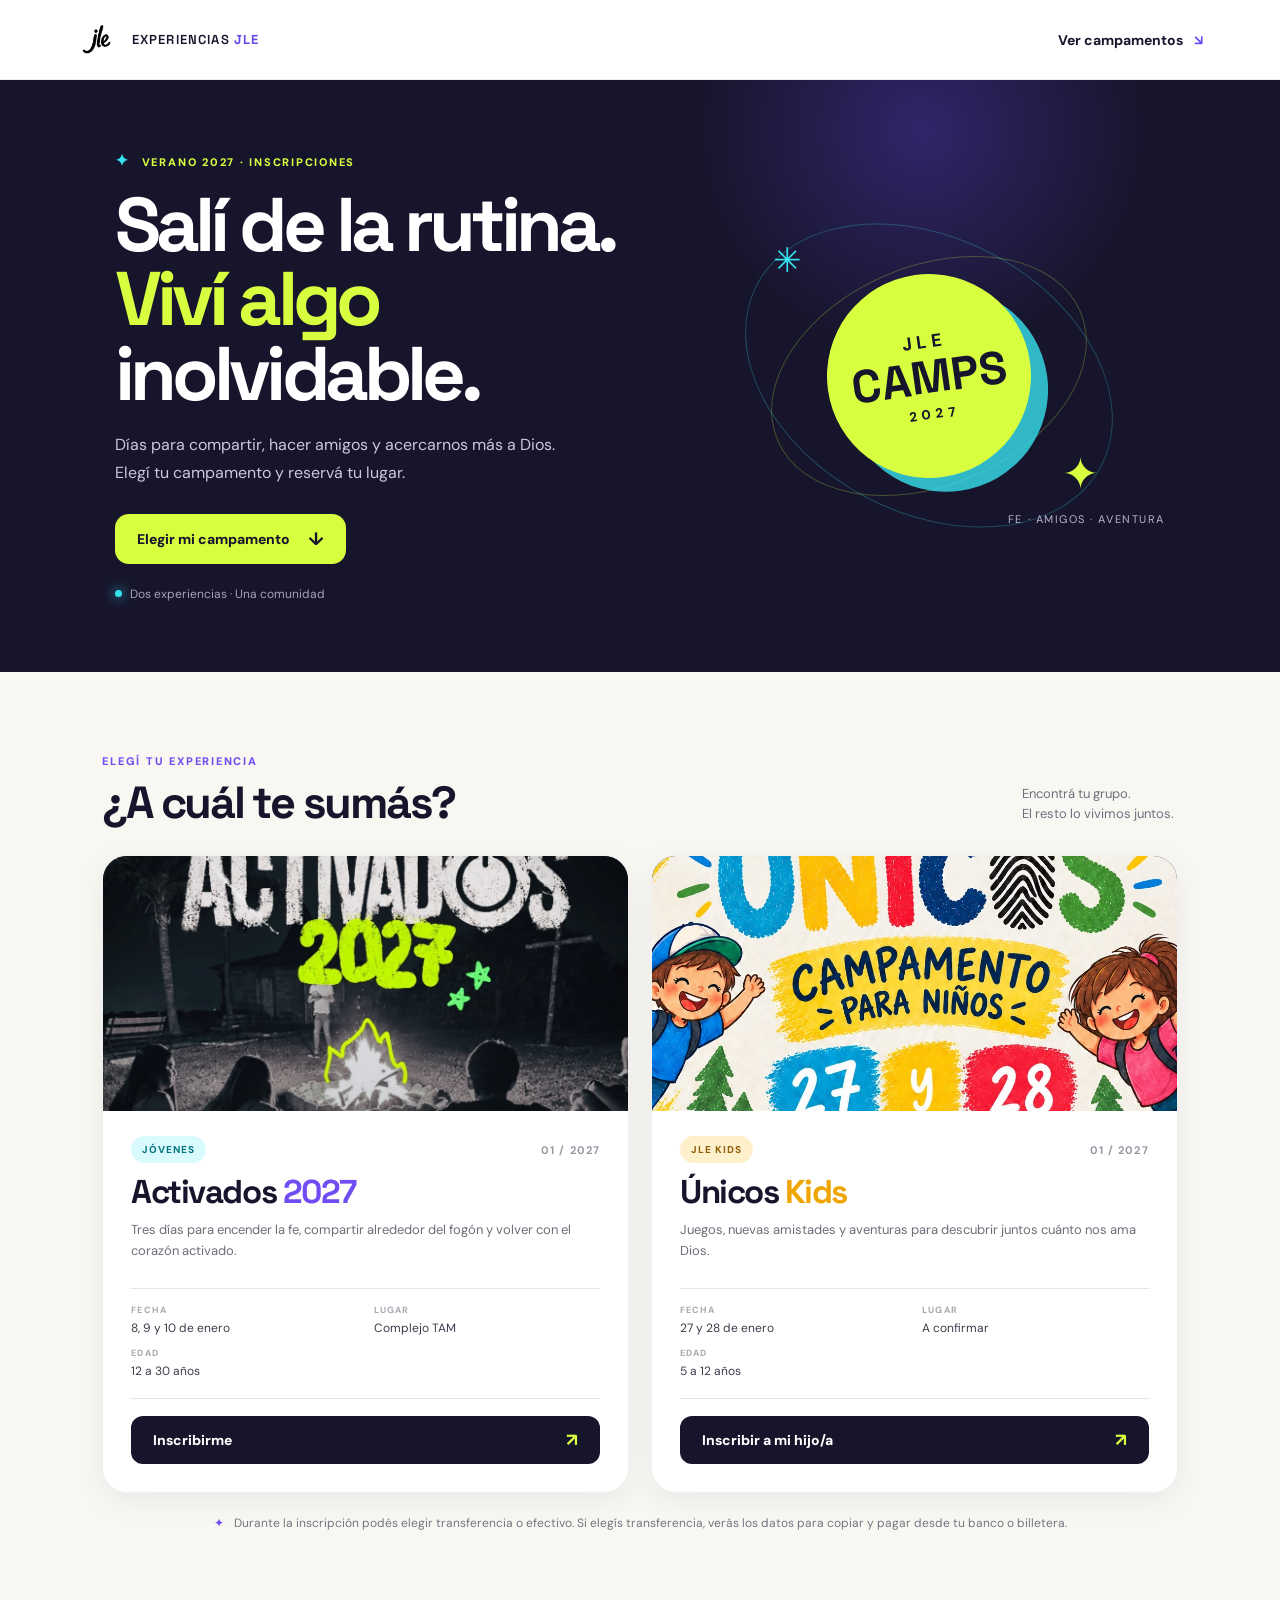
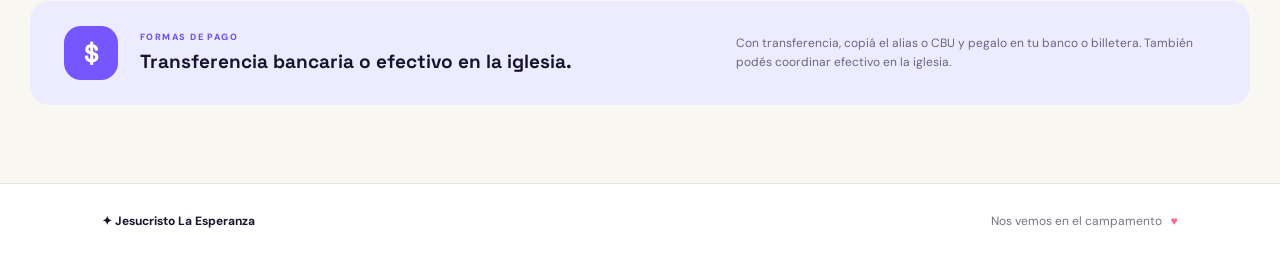
==== index.html @ db3439f4 "Add files via upload" ====
<!doctype html>
<html lang="es-AR">
<head>
  <meta charset="utf-8">
  <meta name="viewport" content="width=device-width, initial-scale=1">
  <meta name="theme-color" content="#141329">
  <meta name="description" content="Elegí tu próximo campamento de Jesucristo La Esperanza e inscribite en línea.">
  <title>Campamentos JLE · Experiencias</title>
  <link rel="icon" href="assets/logo-jle-negro.png">
  <link rel="stylesheet" href="landing.css">
</head>
<body>
  <header class="topbar">
    <a class="brand" href="#inicio" aria-label="Experiencias JLE, inicio">
      <img src="assets/logo-jle-negro.png" alt="Jesucristo La Esperanza">
      <span>EXPERIENCIAS <b>JLE</b></span>
    </a>
    <a class="top-link" href="#campamentos">Ver campamentos <span aria-hidden="true">↘</span></a>
  </header>

  <main id="inicio">
    <section class="hero">
      <div class="hero-copy">
        <p class="eyebrow"><span class="sparkle">✦</span> VERANO 2027 · INSCRIPCIONES</p>
        <h1>Salí de la rutina.<br><em>Viví algo</em> inolvidable.</h1>
        <p class="hero-text">Días para compartir, hacer amigos y acercarnos más a Dios. Elegí tu campamento y reservá tu lugar.</p>
        <a class="button button-lime" href="#campamentos">Elegir mi campamento <span aria-hidden="true">↓</span></a>
        <div class="hero-note"><span class="note-dot"></span> Dos experiencias · Una comunidad</div>
      </div>
      <div class="hero-art" aria-hidden="true">
        <div class="orbit orbit-one"></div><div class="orbit orbit-two"></div>
        <span class="art-star star-one">✳</span><span class="art-star star-two">✦</span>
        <div class="camp-badge"><span>JLE</span><b>CAMPS</b><small>2027</small></div>
        <span class="art-caption">fe · amigos · aventura</span>
      </div>
    </section>

    <section class="events" id="campamentos">
      <div class="section-heading">
        <div><p class="eyebrow dark-eyebrow">ELEGÍ TU EXPERIENCIA</p><h2>¿A cuál te sumás?</h2></div>
        <p class="section-aside">Encontrá tu grupo.<br>El resto lo vivimos juntos.</p>
      </div>

      <div class="event-grid">
        <article class="event-card card-youth">
          <div class="poster-wrap"><img class="poster" src="assets/afiche-campamento-2027.jpg" alt="Afiche Campa de Jóvenes Activados 2027"></div>
          <div class="event-info">
            <div class="event-kicker"><span class="tag tag-cyan">JÓVENES</span><span class="event-year">01 / 2027</span></div>
            <h3>Activados <span>2027</span></h3>
            <p class="event-description">Tres días para encender la fe, compartir alrededor del fogón y volver con el corazón activado.</p>
            <div class="event-facts"><span><b>FECHA</b> 8, 9 y 10 de enero</span><span><b>LUGAR</b> Complejo TAM</span><span><b>EDAD</b> 12 a 30 años</span></div>
            <a class="button button-dark" href="https://script.google.com/macros/s/AKfycbx9phbyoo_JLRmkkNw7UO9kLhgOfu-xBb0XhtQ4ASaRPKQvbKYrgSCr2ILV1wZK1PAU/exec?c=activados-2027" target="_blank" rel="noopener">Inscribirme <span aria-hidden="true">↗</span></a>
          </div>
        </article>

        <article class="event-card card-kids">
          <div class="poster-wrap"><img class="poster" src="assets/anuncio-campamento-ninos.jpg" alt="Afiche JLE Kids Únicos, campamento para niños"></div>
          <div class="event-info">
            <div class="event-kicker"><span class="tag tag-orange">JLE KIDS</span><span class="event-year">01 / 2027</span></div>
            <h3>Únicos <span>Kids</span></h3>
            <p class="event-description">Juegos, nuevas amistades y aventuras para descubrir juntos cuánto nos ama Dios.</p>
            <div class="event-facts"><span><b>FECHA</b> 27 y 28 de enero</span><span><b>LUGAR</b> A confirmar</span><span><b>EDAD</b> 5 a 12 años</span></div>
            <a class="button button-dark" href="https://script.google.com/macros/s/AKfycbx9phbyoo_JLRmkkNw7UO9kLhgOfu-xBb0XhtQ4ASaRPKQvbKYrgSCr2ILV1wZK1PAU/exec?c=jle-kids-2027" target="_blank" rel="noopener">Inscribir a mi hijo/a <span aria-hidden="true">↗</span></a>
          </div>
        </article>
      </div>
      <p class="price-note"><span aria-hidden="true">✦</span> Durante la inscripción podés elegir transferencia o efectivo. Si elegís transferencia, verás los datos para copiar y pagar desde tu banco o billetera.</p>
    </section>

    <section class="payment-strip" aria-label="Formas de pago">
      <div class="payment-icon" aria-hidden="true">$</div>
      <div><p class="eyebrow">FORMAS DE PAGO</p><h2>Transferencia bancaria o efectivo en la iglesia.</h2></div>
      <p>Con transferencia, copiá el alias o CBU y pegalo en tu banco o billetera. También podés coordinar efectivo en la iglesia.</p>
    </section>
  </main>

  <footer><a class="footer-brand" href="#inicio">✦ Jesucristo La Esperanza</a><span>Nos vemos en el campamento <b>♥</b></span></footer>
</body>
</html>
---- landing.css ----
@import url('https://fonts.googleapis.com/css2?family=DM+Sans:wght@400;500;600;700;800&family=Space+Grotesk:wght@400;500;600;700&display=swap');

:root{--ink:#17152c;--ink-soft:#292740;--paper:#f8f7f2;--lime:#d7ff3f;--cyan:#37e1ee;--violet:#7656ff;--orange:#ffbd45;--muted:#716f7d;--line:#e8e5df;--radius:25px}
*{box-sizing:border-box}
html{scroll-behavior:smooth}
body{margin:0;background:var(--paper);color:var(--ink);font-family:'DM Sans',Arial,sans-serif;-webkit-font-smoothing:antialiased}
a{color:inherit;text-decoration:none}
.topbar{height:80px;padding:0 max(6vw,24px);display:flex;align-items:center;justify-content:space-between;background:#fff;border-bottom:1px solid rgba(23,21,44,.07)}
.brand{display:flex;align-items:center;gap:12px;font-family:'Space Grotesk',sans-serif;font-size:13px;font-weight:600;letter-spacing:.09em}.brand img{width:43px;height:43px;object-fit:contain}.brand b{color:#6948ef}
.top-link{font-size:14px;font-weight:700}.top-link span{color:#6b4cf3;margin-left:8px}
.hero{position:relative;overflow:hidden;display:grid;grid-template-columns:1.1fr .9fr;align-items:center;min-height:500px;padding:70px max(9vw,30px);background:var(--ink);color:#fff}
.hero:before{content:"";position:absolute;width:460px;height:460px;border-radius:50%;background:radial-gradient(circle,rgba(105,75,246,.3),transparent 69%);top:-180px;right:10%}
.hero-copy{position:relative;z-index:1;max-width:620px}.eyebrow{margin:0 0 17px;font-size:11px;font-weight:800;letter-spacing:.16em;color:var(--lime)}.sparkle{font-size:16px;margin-right:7px;color:var(--cyan)}
h1,h2,h3,p{margin-top:0}h1{margin-bottom:20px;font-family:'Space Grotesk',sans-serif;font-size:clamp(46px,6vw,76px);line-height:.98;letter-spacing:-.065em}h1 em{color:var(--lime);font-style:normal}.hero-text{max-width:455px;color:#cac8da;font-size:16px;line-height:1.7;margin-bottom:28px}
.button{min-height:50px;border-radius:14px;display:inline-flex;align-items:center;justify-content:center;gap:18px;padding:0 22px;font-size:14px;font-weight:800;transition:transform .2s,box-shadow .2s}.button:hover{transform:translateY(-2px);box-shadow:0 10px 28px #17152c25}.button-lime{color:var(--ink);background:var(--lime)}.button-lime span{font-size:18px}
.hero-note{display:flex;align-items:center;gap:8px;margin-top:22px;color:#a5a2b9;font-size:12px}.note-dot{width:7px;height:7px;background:var(--cyan);border-radius:50%;box-shadow:0 0 12px var(--cyan)}
.hero-art{height:340px;position:relative;display:grid;place-items:center}.orbit{position:absolute;border:1px solid rgba(215,255,63,.25);border-radius:50%;transform:rotate(-23deg)}.orbit-one{width:330px;height:220px}.orbit-two{width:390px;height:275px;border-color:rgba(55,225,238,.26);transform:rotate(28deg)}.camp-badge{width:204px;height:204px;display:flex;flex-direction:column;align-items:center;justify-content:center;border-radius:50%;color:var(--ink);background:var(--lime);transform:rotate(-8deg);box-shadow:15px 16px 0 rgba(55,225,238,.8)}.camp-badge span{font-size:18px;font-weight:800;letter-spacing:.25em}.camp-badge b{font-family:'Space Grotesk',sans-serif;font-size:46px;line-height:1}.camp-badge small{margin-top:6px;font-weight:800;letter-spacing:.35em}.art-star{position:absolute;color:var(--cyan);font-size:34px}.star-one{top:32px;left:17%}.star-two{right:14%;bottom:43px;color:var(--lime);font-size:44px}.art-caption{position:absolute;right:0;bottom:20px;color:#b8b5cd;font-size:11px;letter-spacing:.14em;text-transform:uppercase}
.events{padding:82px max(8vw,24px) 70px;max-width:1440px;margin:auto}.section-heading{display:flex;justify-content:space-between;align-items:end;margin-bottom:28px}.dark-eyebrow{color:#704df2;margin-bottom:10px}.section-heading h2{font:700 clamp(32px,4vw,45px)/1.1 'Space Grotesk',sans-serif;letter-spacing:-.05em;margin:0}.section-aside{color:var(--muted);font-size:13px;line-height:1.6;margin:0 4px 2px 0}
.event-grid{display:grid;grid-template-columns:repeat(2,minmax(0,1fr));gap:22px}.event-card{overflow:hidden;border-radius:var(--radius);background:#fff;box-shadow:0 8px 30px rgba(30,24,63,.06);border:1px solid rgba(23,21,44,.06)}.poster-wrap{height:255px;background:#201f2c;position:relative;overflow:hidden}.poster{width:100%;height:100%;object-fit:cover;object-position:center 35%;transition:transform .4s}.event-card:hover .poster{transform:scale(1.025)}.event-info{padding:25px 28px 28px}.event-kicker{display:flex;align-items:center;justify-content:space-between;margin-bottom:12px}.tag{border-radius:999px;padding:7px 11px;font-size:10px;font-weight:800;letter-spacing:.1em}.tag-cyan{background:#d9fbfd;color:#057581}.tag-orange{background:#fff0cc;color:#90600a}.event-year{font-size:11px;font-weight:700;color:#9a97a3;letter-spacing:.1em}.event-info h3{font:700 33px/1.08 'Space Grotesk',sans-serif;letter-spacing:-.045em;margin:0 0 9px}.event-info h3 span{color:#704df2}.card-kids .event-info h3 span{color:#f0a500}.event-description{min-height:48px;color:#6f6d79;font-size:13px;line-height:1.6;margin-bottom:20px}.event-facts{display:grid;grid-template-columns:1fr 1fr;gap:11px 16px;padding:15px 0 19px;margin-bottom:17px;border-top:1px solid var(--line);border-bottom:1px solid var(--line);font-size:12px;color:#3d3b4a}.event-facts b{display:block;margin-bottom:4px;color:#aaa7b0;font-size:9px;letter-spacing:.12em}.button-dark{min-height:48px;width:100%;justify-content:space-between;background:var(--ink);color:#fff;border-radius:12px}.button-dark span{font-size:18px;color:var(--lime)}.price-note{margin:22px 0 0;text-align:center;color:#777481;font-size:12px}.price-note span{color:#704df2;margin-right:7px}
.payment-strip{max-width:1220px;margin:0 auto 78px;padding:25px 34px;display:grid;grid-template-columns:56px 1.2fr 1fr;gap:20px;align-items:center;border-radius:20px;background:#edebff}.payment-icon{height:54px;width:54px;display:grid;place-items:center;border-radius:17px;background:var(--violet);color:#fff;font:700 25px 'Space Grotesk',sans-serif}.payment-strip .eyebrow{color:#704df2;font-size:9px;margin-bottom:7px}.payment-strip h2{font:700 19px/1.3 'Space Grotesk',sans-serif;margin:0}.payment-strip>p{font-size:12px;color:#69667b;line-height:1.6;margin:0}
footer{min-height:76px;padding:18px max(8vw,24px);display:flex;justify-content:space-between;align-items:center;background:#fff;border-top:1px solid var(--line);color:#767380;font-size:12px}.footer-brand{font-weight:700;color:var(--ink)}footer b{color:#ff6585;margin-left:5px}
@media(max-width:800px){.hero{grid-template-columns:1fr;padding-top:64px;padding-bottom:40px}.hero-art{height:255px;margin-top:15px}.camp-badge{width:160px;height:160px}.camp-badge b{font-size:36px}.orbit-one{width:270px;height:180px}.orbit-two{width:315px;height:220px}.event-grid{grid-template-columns:1fr}.poster-wrap{height:330px}.payment-strip{margin:0 20px 56px;grid-template-columns:50px 1fr}.payment-strip>p{grid-column:2}.section-aside{display:none}}
@media(max-width:480px){.topbar{height:67px;padding:0 18px}.brand{font-size:11px;gap:8px}.brand img{width:36px;height:36px}.top-link{font-size:12px}.hero{padding:54px 23px 32px;min-height:unset}h1{font-size:48px}.hero-text{font-size:14px}.hero-art{height:220px}.art-caption{right:0;bottom:0;font-size:9px}.events{padding:60px 16px 52px}.section-heading{margin-bottom:20px}.section-heading h2{font-size:34px}.poster-wrap{height:270px}.event-info{padding:22px 19px}.event-info h3{font-size:30px}.event-facts{gap:10px}.payment-strip{padding:20px;margin-left:16px;margin-right:16px;gap:14px}.payment-strip h2{font-size:17px}footer{padding:18px 16px;font-size:10px}}
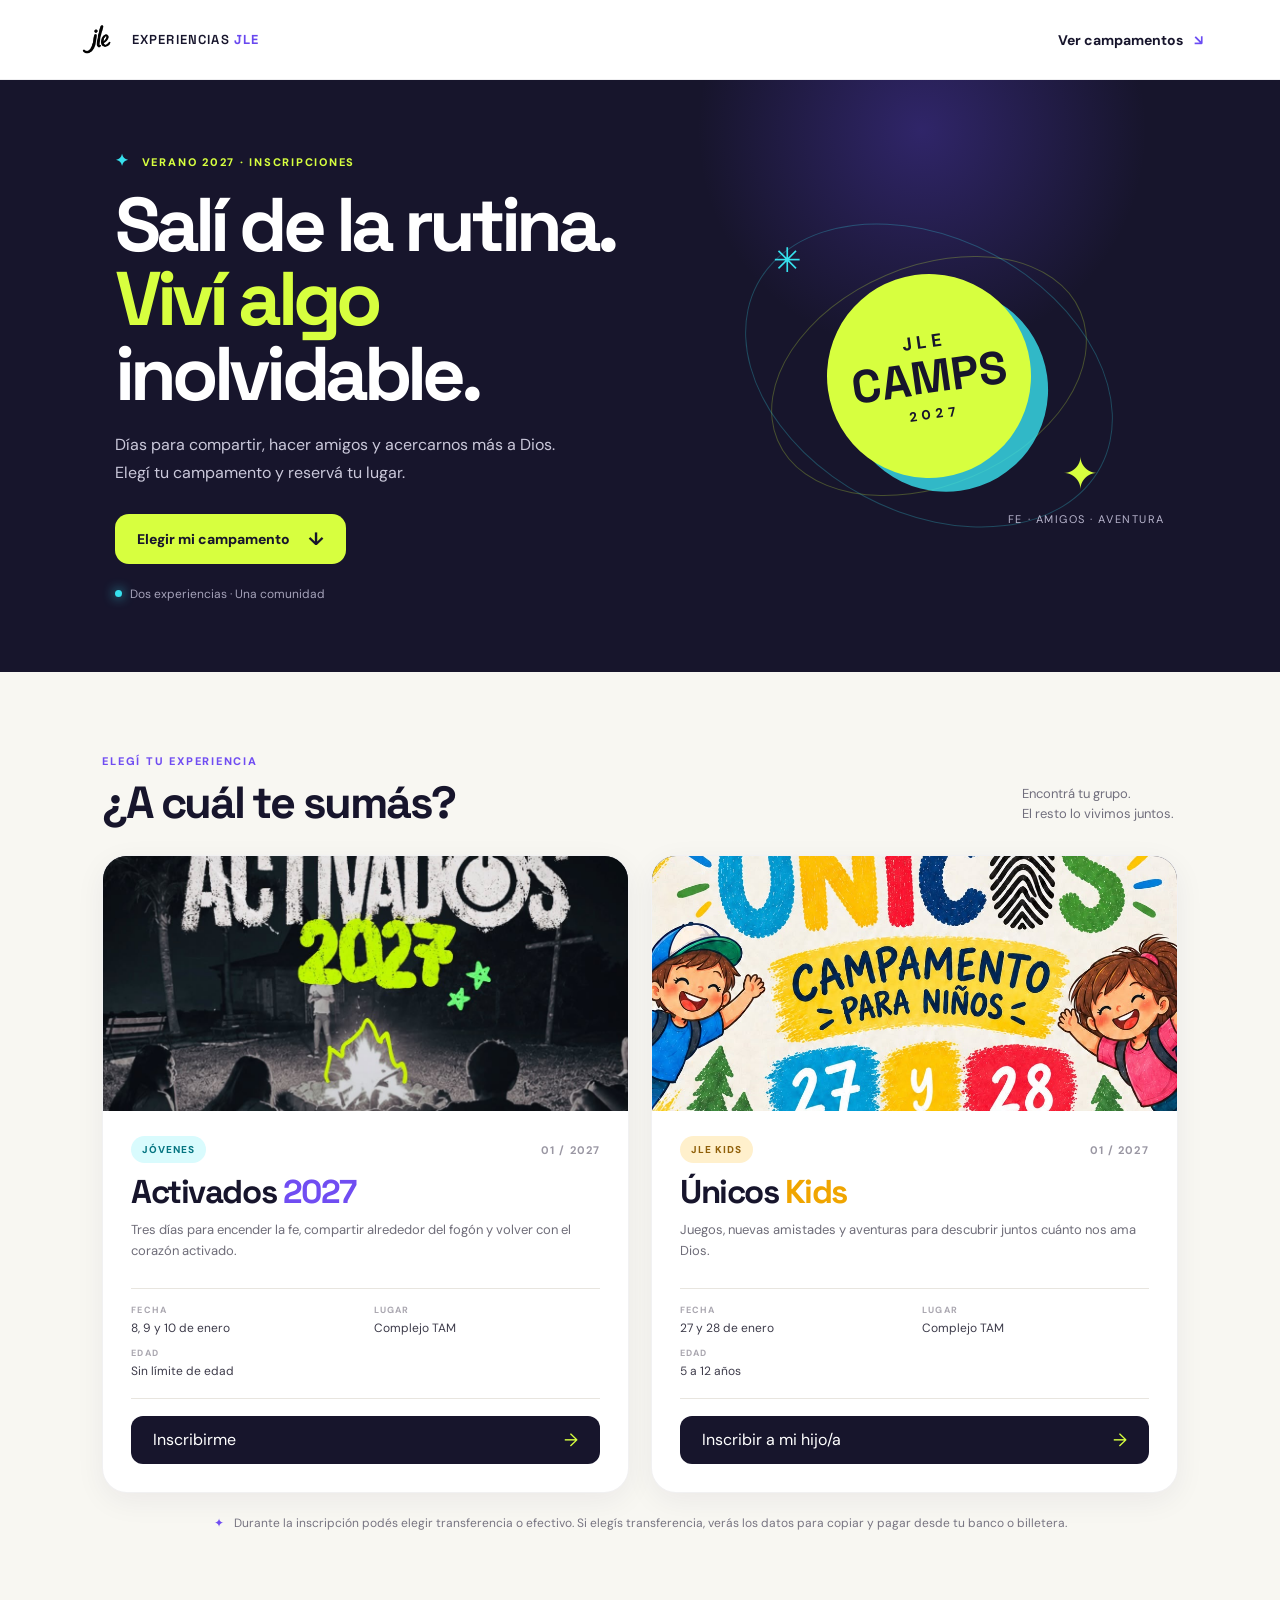
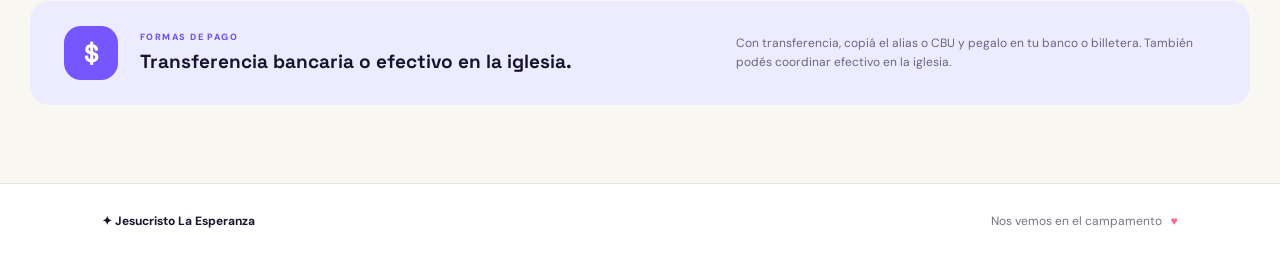
==== commit a5d021e3: "Add files via upload" ====
--- a/index.html
+++ b/index.html
@@ -42,25 +42,25 @@
       </div>
 
       <div class="event-grid">
-        <article class="event-card card-youth">
+        <article class="event-card card-youth" data-event-start="2027-01-08">
           <div class="poster-wrap"><img class="poster" src="assets/afiche-campamento-2027.jpg" alt="Afiche Campa de Jóvenes Activados 2027"></div>
           <div class="event-info">
             <div class="event-kicker"><span class="tag tag-cyan">JÓVENES</span><span class="event-year">01 / 2027</span></div>
             <h3>Activados <span>2027</span></h3>
             <p class="event-description">Tres días para encender la fe, compartir alrededor del fogón y volver con el corazón activado.</p>
-            <div class="event-facts"><span><b>FECHA</b> 8, 9 y 10 de enero</span><span><b>LUGAR</b> Complejo TAM</span><span><b>EDAD</b> 12 a 30 años</span></div>
-            <a class="button button-dark" href="https://script.google.com/macros/s/AKfycbx9phbyoo_JLRmkkNw7UO9kLhgOfu-xBb0XhtQ4ASaRPKQvbKYrgSCr2ILV1wZK1PAU/exec?c=activados-2027" target="_blank" rel="noopener">Inscribirme <span aria-hidden="true">↗</span></a>
+            <div class="event-facts"><span><b>FECHA</b> 8, 9 y 10 de enero</span><span><b>LUGAR</b> Complejo TAM</span><span><b>EDAD</b> Sin límite de edad</span></div>
+            <button class="button button-dark" type="button" data-camp="activados-2027">Inscribirme <span aria-hidden="true">→</span></button>
           </div>
         </article>
 
-        <article class="event-card card-kids">
+        <article class="event-card card-kids" data-event-start="2027-01-27">
           <div class="poster-wrap"><img class="poster" src="assets/anuncio-campamento-ninos.jpg" alt="Afiche JLE Kids Únicos, campamento para niños"></div>
           <div class="event-info">
             <div class="event-kicker"><span class="tag tag-orange">JLE KIDS</span><span class="event-year">01 / 2027</span></div>
             <h3>Únicos <span>Kids</span></h3>
             <p class="event-description">Juegos, nuevas amistades y aventuras para descubrir juntos cuánto nos ama Dios.</p>
-            <div class="event-facts"><span><b>FECHA</b> 27 y 28 de enero</span><span><b>LUGAR</b> A confirmar</span><span><b>EDAD</b> 5 a 12 años</span></div>
-            <a class="button button-dark" href="https://script.google.com/macros/s/AKfycbx9phbyoo_JLRmkkNw7UO9kLhgOfu-xBb0XhtQ4ASaRPKQvbKYrgSCr2ILV1wZK1PAU/exec?c=jle-kids-2027" target="_blank" rel="noopener">Inscribir a mi hijo/a <span aria-hidden="true">↗</span></a>
+            <div class="event-facts"><span><b>FECHA</b> 27 y 28 de enero</span><span><b>LUGAR</b> Complejo TAM</span><span><b>EDAD</b> 5 a 12 años</span></div>
+            <button class="button button-dark" type="button" data-camp="jle-kids-2027">Inscribir a mi hijo/a <span aria-hidden="true">→</span></button>
           </div>
         </article>
       </div>
@@ -75,5 +75,60 @@
   </main>
 
   <footer><a class="footer-brand" href="#inicio">✦ Jesucristo La Esperanza</a><span>Nos vemos en el campamento <b>♥</b></span></footer>
+  <dialog class="registration-modal" id="registrationModal" aria-labelledby="registrationTitle">
+    <div class="registration-modal__head">
+      <div><p class="eyebrow dark-eyebrow">TU PRÓXIMO PASO</p><h2 id="registrationTitle">Inscripción al campamento</h2></div>
+      <div class="registration-modal__actions"><a id="openFormTab" href="#" target="_blank" rel="noopener">Abrir aparte ↗</a><button id="closeForm" type="button" aria-label="Cerrar formulario">×</button></div>
+    </div>
+    <div class="registration-modal__frame-wrap"><p id="formLoading" role="status">Cargando formulario…</p><iframe id="registrationFrame" title="Formulario de inscripción al campamento" allow="clipboard-write"></iframe></div>
+  </dialog>
+  <script src="site-config.js"></script>
+  <script>
+    const dialog = document.getElementById('registrationModal');
+    const frame = document.getElementById('registrationFrame');
+    const loading = document.getElementById('formLoading');
+    const openTab = document.getElementById('openFormTab');
+    const closeForm = () => dialog.close();
+    document.getElementById('closeForm').addEventListener('click', closeForm);
+    dialog.addEventListener('click', event => { if (event.target === dialog) closeForm(); });
+    frame.addEventListener('load', () => loading.classList.add('is-hidden'));
+
+    function hideStartedEvents() {
+      const dateParts = new Intl.DateTimeFormat('en-US', {timeZone:'America/Argentina/Buenos_Aires',year:'numeric',month:'2-digit',day:'2-digit'}).formatToParts(new Date());
+      const datePart = name => dateParts.find(part => part.type === name).value;
+      const today = datePart('year') + '-' + datePart('month') + '-' + datePart('day');
+      document.querySelectorAll('[data-event-start]').forEach(card => {
+        if (card.dataset.eventStart <= today) card.remove();
+      });
+      if (!document.querySelector('[data-event-start]') && !document.querySelector('.events-empty')) {
+        document.querySelector('.event-grid').innerHTML = '<p class="events-empty">Por ahora no hay campamentos con inscripción abierta. ¡Pronto compartiremos nuevas fechas!</p>';
+      }
+    }
+    hideStartedEvents();
+    window.setInterval(hideStartedEvents, 60000);
+
+    document.querySelectorAll('[data-camp]').forEach(button => {
+      const base = window.JLE_APPS_SCRIPT_URL || '';
+      if (!base.startsWith('https://script.google.com/macros/s/') || !base.endsWith('/exec')) {
+        button.addEventListener('click', event => {
+          event.preventDefault();
+          alert('Falta configurar la URL nueva de Apps Script en site-config.js.');
+        });
+        return;
+      }
+      const url = new URL(base);
+      url.searchParams.set('campamento', button.dataset.camp);
+      button.addEventListener('click', () => {
+        document.getElementById('registrationTitle').textContent = button.dataset.camp === 'jle-kids-2027' ? 'Inscripción · JLE Kids' : 'Inscripción · Activados 2027';
+        loading.classList.remove('is-hidden');
+        frame.src = url.toString();
+        openTab.href = url.toString();
+        dialog.showModal();
+      });
+    });
+  </script>
 </body>
 </html>
+
+
+
--- a/landing.css
+++ b/landing.css
@@ -18,6 +18,17 @@
 .events{padding:82px max(8vw,24px) 70px;max-width:1440px;margin:auto}.section-heading{display:flex;justify-content:space-between;align-items:end;margin-bottom:28px}.dark-eyebrow{color:#704df2;margin-bottom:10px}.section-heading h2{font:700 clamp(32px,4vw,45px)/1.1 'Space Grotesk',sans-serif;letter-spacing:-.05em;margin:0}.section-aside{color:var(--muted);font-size:13px;line-height:1.6;margin:0 4px 2px 0}
 .event-grid{display:grid;grid-template-columns:repeat(2,minmax(0,1fr));gap:22px}.event-card{overflow:hidden;border-radius:var(--radius);background:#fff;box-shadow:0 8px 30px rgba(30,24,63,.06);border:1px solid rgba(23,21,44,.06)}.poster-wrap{height:255px;background:#201f2c;position:relative;overflow:hidden}.poster{width:100%;height:100%;object-fit:cover;object-position:center 35%;transition:transform .4s}.event-card:hover .poster{transform:scale(1.025)}.event-info{padding:25px 28px 28px}.event-kicker{display:flex;align-items:center;justify-content:space-between;margin-bottom:12px}.tag{border-radius:999px;padding:7px 11px;font-size:10px;font-weight:800;letter-spacing:.1em}.tag-cyan{background:#d9fbfd;color:#057581}.tag-orange{background:#fff0cc;color:#90600a}.event-year{font-size:11px;font-weight:700;color:#9a97a3;letter-spacing:.1em}.event-info h3{font:700 33px/1.08 'Space Grotesk',sans-serif;letter-spacing:-.045em;margin:0 0 9px}.event-info h3 span{color:#704df2}.card-kids .event-info h3 span{color:#f0a500}.event-description{min-height:48px;color:#6f6d79;font-size:13px;line-height:1.6;margin-bottom:20px}.event-facts{display:grid;grid-template-columns:1fr 1fr;gap:11px 16px;padding:15px 0 19px;margin-bottom:17px;border-top:1px solid var(--line);border-bottom:1px solid var(--line);font-size:12px;color:#3d3b4a}.event-facts b{display:block;margin-bottom:4px;color:#aaa7b0;font-size:9px;letter-spacing:.12em}.button-dark{min-height:48px;width:100%;justify-content:space-between;background:var(--ink);color:#fff;border-radius:12px}.button-dark span{font-size:18px;color:var(--lime)}.price-note{margin:22px 0 0;text-align:center;color:#777481;font-size:12px}.price-note span{color:#704df2;margin-right:7px}
 .payment-strip{max-width:1220px;margin:0 auto 78px;padding:25px 34px;display:grid;grid-template-columns:56px 1.2fr 1fr;gap:20px;align-items:center;border-radius:20px;background:#edebff}.payment-icon{height:54px;width:54px;display:grid;place-items:center;border-radius:17px;background:var(--violet);color:#fff;font:700 25px 'Space Grotesk',sans-serif}.payment-strip .eyebrow{color:#704df2;font-size:9px;margin-bottom:7px}.payment-strip h2{font:700 19px/1.3 'Space Grotesk',sans-serif;margin:0}.payment-strip>p{font-size:12px;color:#69667b;line-height:1.6;margin:0}
+.button-dark{font:inherit;text-align:left;border:0;cursor:pointer}
+.registration-modal{width:min(1000px,calc(100vw - 28px));height:min(900px,calc(100dvh - 28px));max-width:none;max-height:none;padding:0;border:0;border-radius:22px;background:#fff;box-shadow:0 28px 100px rgba(10,8,30,.36);overflow:hidden}
+.registration-modal::backdrop{background:rgba(15,13,36,.76);backdrop-filter:blur(5px)}
+.registration-modal__head{height:74px;padding:12px 20px;display:flex;align-items:center;justify-content:space-between;gap:16px;border-bottom:1px solid var(--line)}
+.registration-modal__head .eyebrow{font-size:9px;margin:0 0 3px}.registration-modal__head h2{margin:0;font:700 19px/1.2 'Space Grotesk',sans-serif}
+.registration-modal__actions{display:flex;align-items:center;gap:18px}.registration-modal__actions a{font-size:12px;font-weight:700;color:#6848ed;white-space:nowrap}
+.registration-modal__actions button{width:40px;height:40px;border:0;border-radius:50%;background:#f1eff8;color:var(--ink);font-size:28px;line-height:1;cursor:pointer}
+.registration-modal__frame-wrap{position:relative;height:calc(100% - 74px);background:#f8f7f2}.registration-modal__frame-wrap iframe{display:block;width:100%;height:100%;border:0;background:#f8f7f2}
+#formLoading{position:absolute;z-index:1;inset:0;display:grid;place-items:center;margin:0;background:#f8f7f2;color:#5d5876;font-size:14px;font-weight:700;pointer-events:none;transition:opacity .2s}
+#formLoading.is-hidden{opacity:0;visibility:hidden}.events-empty{grid-column:1/-1;margin:0;padding:38px;border-radius:20px;background:#fff;text-align:center;color:var(--muted);line-height:1.6}
 footer{min-height:76px;padding:18px max(8vw,24px);display:flex;justify-content:space-between;align-items:center;background:#fff;border-top:1px solid var(--line);color:#767380;font-size:12px}.footer-brand{font-weight:700;color:var(--ink)}footer b{color:#ff6585;margin-left:5px}
 @media(max-width:800px){.hero{grid-template-columns:1fr;padding-top:64px;padding-bottom:40px}.hero-art{height:255px;margin-top:15px}.camp-badge{width:160px;height:160px}.camp-badge b{font-size:36px}.orbit-one{width:270px;height:180px}.orbit-two{width:315px;height:220px}.event-grid{grid-template-columns:1fr}.poster-wrap{height:330px}.payment-strip{margin:0 20px 56px;grid-template-columns:50px 1fr}.payment-strip>p{grid-column:2}.section-aside{display:none}}
 @media(max-width:480px){.topbar{height:67px;padding:0 18px}.brand{font-size:11px;gap:8px}.brand img{width:36px;height:36px}.top-link{font-size:12px}.hero{padding:54px 23px 32px;min-height:unset}h1{font-size:48px}.hero-text{font-size:14px}.hero-art{height:220px}.art-caption{right:0;bottom:0;font-size:9px}.events{padding:60px 16px 52px}.section-heading{margin-bottom:20px}.section-heading h2{font-size:34px}.poster-wrap{height:270px}.event-info{padding:22px 19px}.event-info h3{font-size:30px}.event-facts{gap:10px}.payment-strip{padding:20px;margin-left:16px;margin-right:16px;gap:14px}.payment-strip h2{font-size:17px}footer{padding:18px 16px;font-size:10px}}
+@media(max-width:560px){.registration-modal{width:100vw;height:100dvh;max-height:none;border-radius:0}.registration-modal__head{height:64px;padding:10px 13px}.registration-modal__head h2{font-size:16px}.registration-modal__actions{gap:10px}.registration-modal__actions a{font-size:10px}.registration-modal__actions button{width:36px;height:36px}.registration-modal__frame-wrap{height:calc(100% - 64px)}}
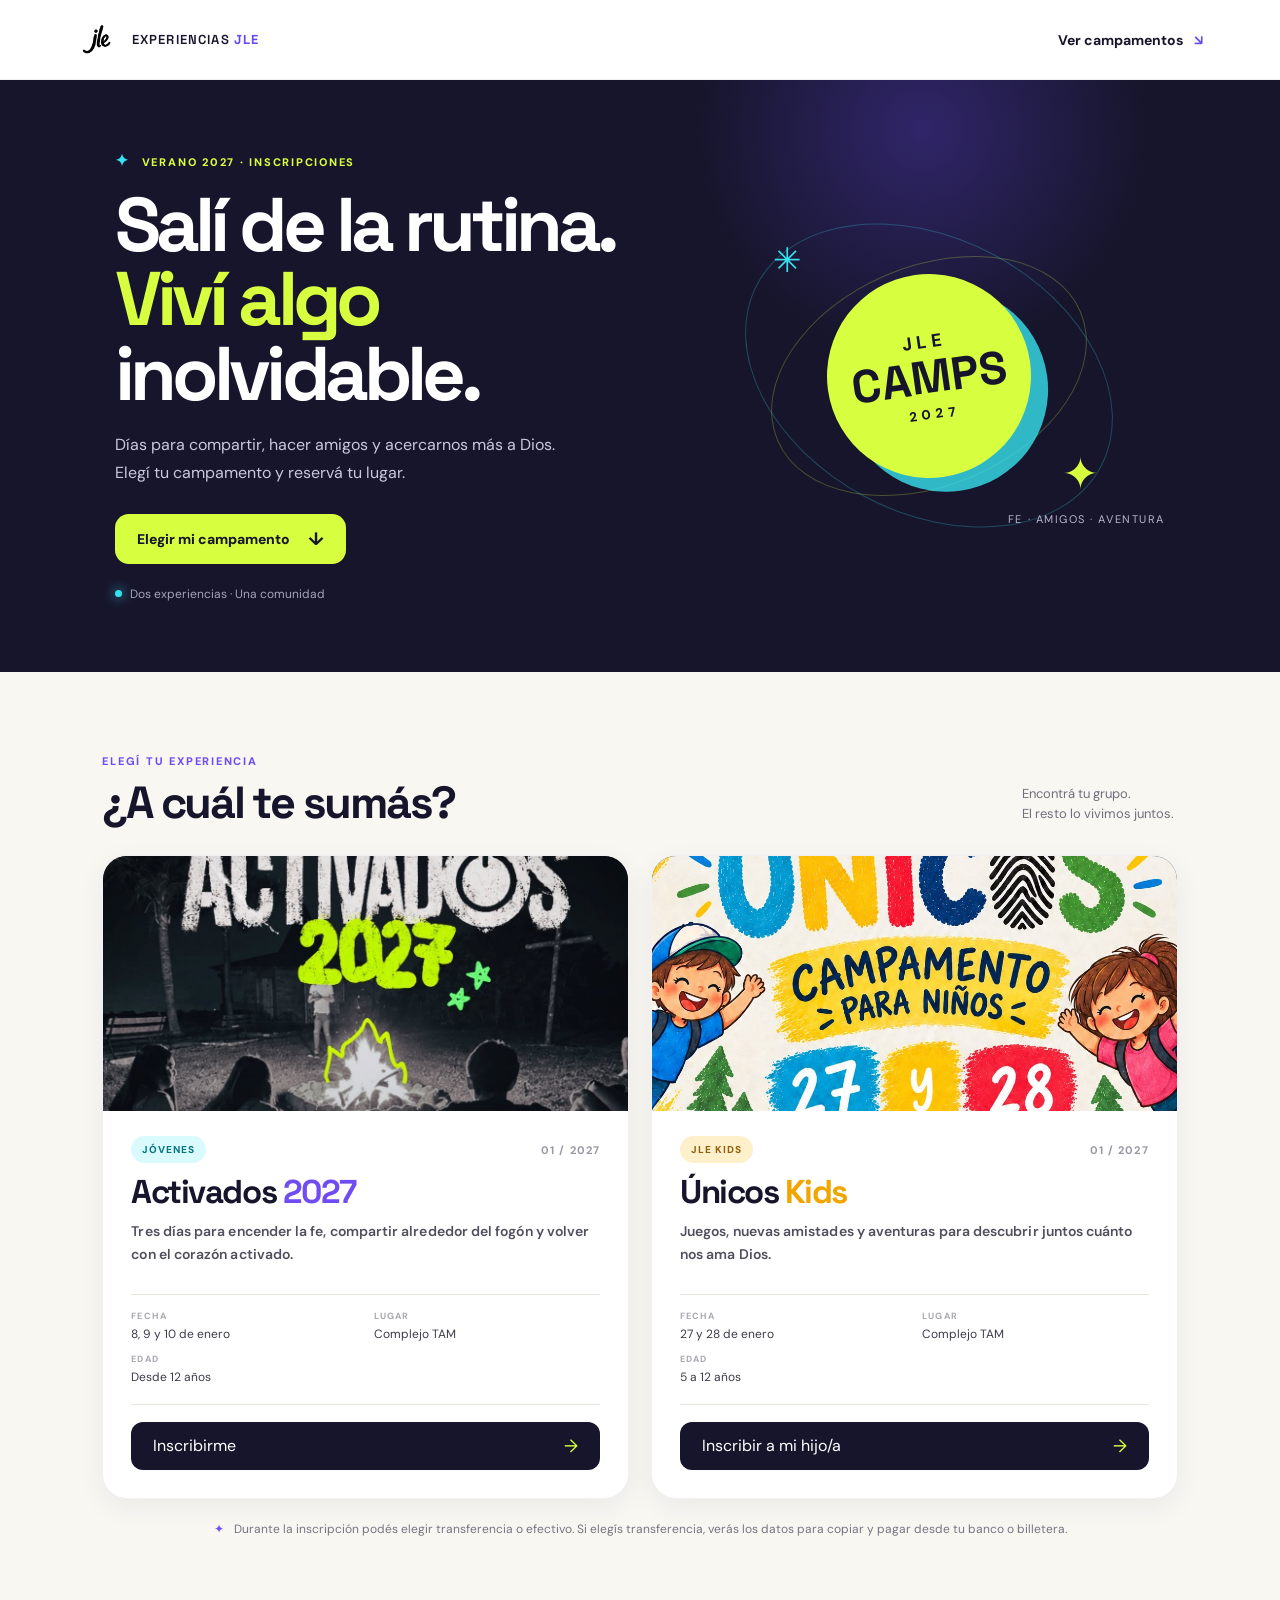
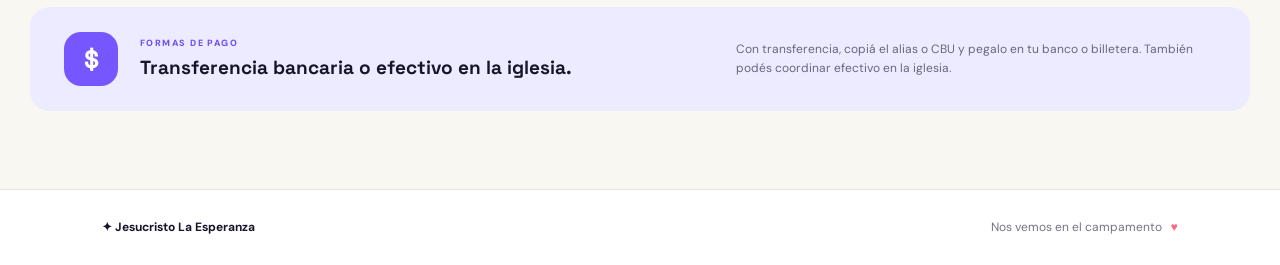
==== commit 87c4f0d0: "Add files via upload" ====
--- a/index.html
+++ b/index.html
@@ -48,7 +48,7 @@
             <div class="event-kicker"><span class="tag tag-cyan">JÓVENES</span><span class="event-year">01 / 2027</span></div>
             <h3>Activados <span>2027</span></h3>
             <p class="event-description">Tres días para encender la fe, compartir alrededor del fogón y volver con el corazón activado.</p>
-            <div class="event-facts"><span><b>FECHA</b> 8, 9 y 10 de enero</span><span><b>LUGAR</b> Complejo TAM</span><span><b>EDAD</b> Sin límite de edad</span></div>
+            <div class="event-facts"><span><b>FECHA</b> 8, 9 y 10 de enero</span><span><b>LUGAR</b> Complejo TAM</span><span><b>EDAD</b> Desde 12 años</span></div>
             <button class="button button-dark" type="button" data-camp="activados-2027">Inscribirme <span aria-hidden="true">→</span></button>
           </div>
         </article>
--- a/landing.css
+++ b/landing.css
@@ -16,7 +16,7 @@
 .hero-note{display:flex;align-items:center;gap:8px;margin-top:22px;color:#a5a2b9;font-size:12px}.note-dot{width:7px;height:7px;background:var(--cyan);border-radius:50%;box-shadow:0 0 12px var(--cyan)}
 .hero-art{height:340px;position:relative;display:grid;place-items:center}.orbit{position:absolute;border:1px solid rgba(215,255,63,.25);border-radius:50%;transform:rotate(-23deg)}.orbit-one{width:330px;height:220px}.orbit-two{width:390px;height:275px;border-color:rgba(55,225,238,.26);transform:rotate(28deg)}.camp-badge{width:204px;height:204px;display:flex;flex-direction:column;align-items:center;justify-content:center;border-radius:50%;color:var(--ink);background:var(--lime);transform:rotate(-8deg);box-shadow:15px 16px 0 rgba(55,225,238,.8)}.camp-badge span{font-size:18px;font-weight:800;letter-spacing:.25em}.camp-badge b{font-family:'Space Grotesk',sans-serif;font-size:46px;line-height:1}.camp-badge small{margin-top:6px;font-weight:800;letter-spacing:.35em}.art-star{position:absolute;color:var(--cyan);font-size:34px}.star-one{top:32px;left:17%}.star-two{right:14%;bottom:43px;color:var(--lime);font-size:44px}.art-caption{position:absolute;right:0;bottom:20px;color:#b8b5cd;font-size:11px;letter-spacing:.14em;text-transform:uppercase}
 .events{padding:82px max(8vw,24px) 70px;max-width:1440px;margin:auto}.section-heading{display:flex;justify-content:space-between;align-items:end;margin-bottom:28px}.dark-eyebrow{color:#704df2;margin-bottom:10px}.section-heading h2{font:700 clamp(32px,4vw,45px)/1.1 'Space Grotesk',sans-serif;letter-spacing:-.05em;margin:0}.section-aside{color:var(--muted);font-size:13px;line-height:1.6;margin:0 4px 2px 0}
-.event-grid{display:grid;grid-template-columns:repeat(2,minmax(0,1fr));gap:22px}.event-card{overflow:hidden;border-radius:var(--radius);background:#fff;box-shadow:0 8px 30px rgba(30,24,63,.06);border:1px solid rgba(23,21,44,.06)}.poster-wrap{height:255px;background:#201f2c;position:relative;overflow:hidden}.poster{width:100%;height:100%;object-fit:cover;object-position:center 35%;transition:transform .4s}.event-card:hover .poster{transform:scale(1.025)}.event-info{padding:25px 28px 28px}.event-kicker{display:flex;align-items:center;justify-content:space-between;margin-bottom:12px}.tag{border-radius:999px;padding:7px 11px;font-size:10px;font-weight:800;letter-spacing:.1em}.tag-cyan{background:#d9fbfd;color:#057581}.tag-orange{background:#fff0cc;color:#90600a}.event-year{font-size:11px;font-weight:700;color:#9a97a3;letter-spacing:.1em}.event-info h3{font:700 33px/1.08 'Space Grotesk',sans-serif;letter-spacing:-.045em;margin:0 0 9px}.event-info h3 span{color:#704df2}.card-kids .event-info h3 span{color:#f0a500}.event-description{min-height:48px;color:#6f6d79;font-size:13px;line-height:1.6;margin-bottom:20px}.event-facts{display:grid;grid-template-columns:1fr 1fr;gap:11px 16px;padding:15px 0 19px;margin-bottom:17px;border-top:1px solid var(--line);border-bottom:1px solid var(--line);font-size:12px;color:#3d3b4a}.event-facts b{display:block;margin-bottom:4px;color:#aaa7b0;font-size:9px;letter-spacing:.12em}.button-dark{min-height:48px;width:100%;justify-content:space-between;background:var(--ink);color:#fff;border-radius:12px}.button-dark span{font-size:18px;color:var(--lime)}.price-note{margin:22px 0 0;text-align:center;color:#777481;font-size:12px}.price-note span{color:#704df2;margin-right:7px}
+.event-grid{display:grid;grid-template-columns:repeat(2,minmax(0,1fr));gap:22px}.event-card{overflow:hidden;border-radius:var(--radius);background:#fff;box-shadow:0 8px 30px rgba(30,24,63,.06);border:1px solid rgba(23,21,44,.06)}.poster-wrap{height:255px;background:#201f2c;position:relative;overflow:hidden}.poster{width:100%;height:100%;object-fit:cover;object-position:center 35%;transition:transform .4s}.event-card:hover .poster{transform:scale(1.025)}.event-info{padding:25px 28px 28px}.event-kicker{display:flex;align-items:center;justify-content:space-between;margin-bottom:12px}.tag{border-radius:999px;padding:7px 11px;font-size:10px;font-weight:800;letter-spacing:.1em}.tag-cyan{background:#d9fbfd;color:#057581}.tag-orange{background:#fff0cc;color:#90600a}.event-year{font-size:11px;font-weight:700;color:#9a97a3;letter-spacing:.1em}.event-info h3{font:700 33px/1.08 'Space Grotesk',sans-serif;letter-spacing:-.045em;margin:0 0 9px}.event-info h3 span{color:#704df2}.card-kids .event-info h3 span{color:#f0a500}.event-description{min-height:54px;color:#514e5d;font-size:14px;font-weight:600;letter-spacing:.005em;line-height:1.65;margin-bottom:20px}.event-facts{display:grid;grid-template-columns:1fr 1fr;gap:11px 16px;padding:15px 0 19px;margin-bottom:17px;border-top:1px solid var(--line);border-bottom:1px solid var(--line);font-size:12px;color:#3d3b4a}.event-facts b{display:block;margin-bottom:4px;color:#aaa7b0;font-size:9px;letter-spacing:.12em}.button-dark{min-height:48px;width:100%;justify-content:space-between;background:var(--ink);color:#fff;border-radius:12px}.button-dark span{font-size:18px;color:var(--lime)}.price-note{margin:22px 0 0;text-align:center;color:#777481;font-size:12px}.price-note span{color:#704df2;margin-right:7px}
 .payment-strip{max-width:1220px;margin:0 auto 78px;padding:25px 34px;display:grid;grid-template-columns:56px 1.2fr 1fr;gap:20px;align-items:center;border-radius:20px;background:#edebff}.payment-icon{height:54px;width:54px;display:grid;place-items:center;border-radius:17px;background:var(--violet);color:#fff;font:700 25px 'Space Grotesk',sans-serif}.payment-strip .eyebrow{color:#704df2;font-size:9px;margin-bottom:7px}.payment-strip h2{font:700 19px/1.3 'Space Grotesk',sans-serif;margin:0}.payment-strip>p{font-size:12px;color:#69667b;line-height:1.6;margin:0}
 .button-dark{font:inherit;text-align:left;border:0;cursor:pointer}
 .registration-modal{width:min(1000px,calc(100vw - 28px));height:min(900px,calc(100dvh - 28px));max-width:none;max-height:none;padding:0;border:0;border-radius:22px;background:#fff;box-shadow:0 28px 100px rgba(10,8,30,.36);overflow:hidden}
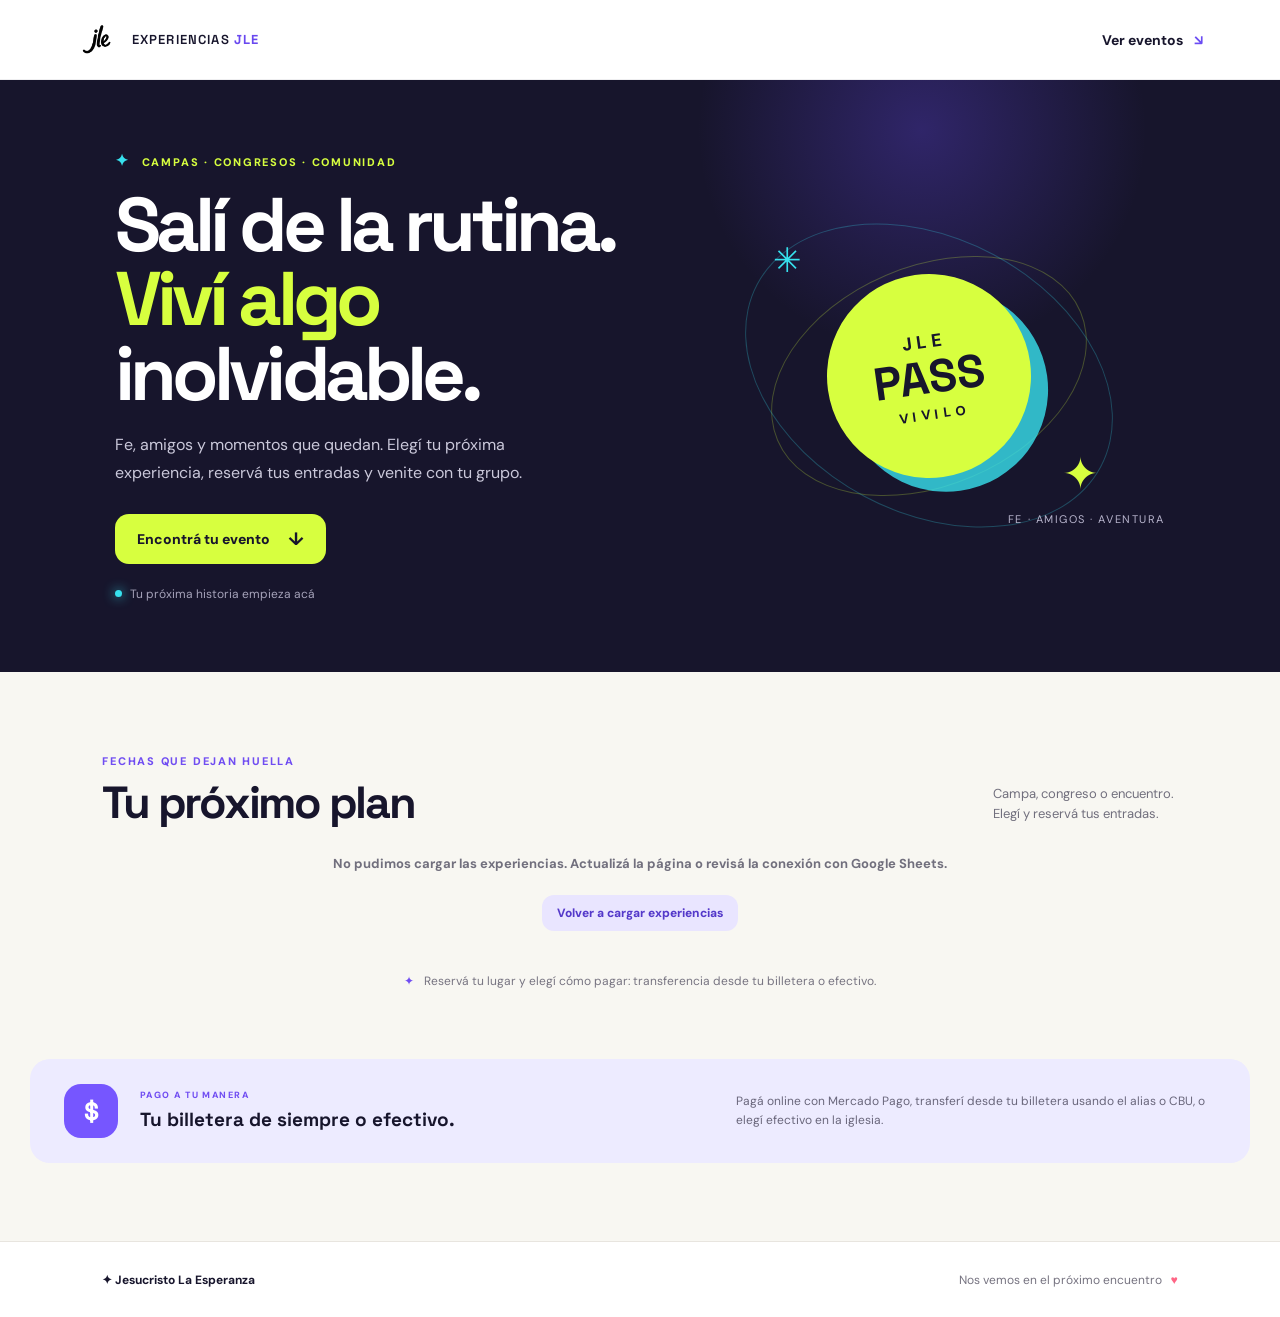
==== commit 1e93e024: "Add files via upload" ====
--- a/index.html
+++ b/index.html
@@ -4,8 +4,8 @@
   <meta charset="utf-8">
   <meta name="viewport" content="width=device-width, initial-scale=1">
   <meta name="theme-color" content="#141329">
-  <meta name="description" content="Elegí tu próximo campamento de Jesucristo La Esperanza e inscribite en línea.">
-  <title>Campamentos JLE · Experiencias</title>
+  <meta name="description" content="Conseguí tu entrada para campamentos y encuentros de Jesucristo La Esperanza.">
+  <title>Entradas JLE · Campas y encuentros</title>
   <link rel="icon" href="assets/logo-jle-negro.png">
   <link rel="stylesheet" href="landing.css">
 </head>
@@ -15,118 +15,54 @@
       <img src="assets/logo-jle-negro.png" alt="Jesucristo La Esperanza">
       <span>EXPERIENCIAS <b>JLE</b></span>
     </a>
-    <a class="top-link" href="#campamentos">Ver campamentos <span aria-hidden="true">↘</span></a>
+    <a class="top-link" href="#eventos">Ver eventos <span aria-hidden="true">↘</span></a>
   </header>
 
   <main id="inicio">
     <section class="hero">
       <div class="hero-copy">
-        <p class="eyebrow"><span class="sparkle">✦</span> VERANO 2027 · INSCRIPCIONES</p>
+        <p class="eyebrow"><span class="sparkle">✦</span> CAMPAS · CONGRESOS · COMUNIDAD</p>
         <h1>Salí de la rutina.<br><em>Viví algo</em> inolvidable.</h1>
-        <p class="hero-text">Días para compartir, hacer amigos y acercarnos más a Dios. Elegí tu campamento y reservá tu lugar.</p>
-        <a class="button button-lime" href="#campamentos">Elegir mi campamento <span aria-hidden="true">↓</span></a>
-        <div class="hero-note"><span class="note-dot"></span> Dos experiencias · Una comunidad</div>
+        <p class="hero-text">Fe, amigos y momentos que quedan. Elegí tu próxima experiencia, reservá tus entradas y venite con tu grupo.</p>
+        <a class="button button-lime" href="#eventos">Encontrá tu evento <span aria-hidden="true">↓</span></a>
+        <div class="hero-note"><span class="note-dot"></span> Tu próxima historia empieza acá</div>
       </div>
       <div class="hero-art" aria-hidden="true">
         <div class="orbit orbit-one"></div><div class="orbit orbit-two"></div>
         <span class="art-star star-one">✳</span><span class="art-star star-two">✦</span>
-        <div class="camp-badge"><span>JLE</span><b>CAMPS</b><small>2027</small></div>
+        <div class="camp-badge"><span>JLE</span><b>PASS</b><small>VIVILO</small></div>
         <span class="art-caption">fe · amigos · aventura</span>
       </div>
     </section>
 
-    <section class="events" id="campamentos">
+    <section class="events" id="eventos">
       <div class="section-heading">
-        <div><p class="eyebrow dark-eyebrow">ELEGÍ TU EXPERIENCIA</p><h2>¿A cuál te sumás?</h2></div>
-        <p class="section-aside">Encontrá tu grupo.<br>El resto lo vivimos juntos.</p>
+        <div><p class="eyebrow dark-eyebrow">FECHAS QUE DEJAN HUELLA</p><h2>Tu próximo plan</h2></div>
+        <p class="section-aside">Campa, congreso o encuentro.<br>Elegí y reservá tus entradas.</p>
       </div>
-
-      <div class="event-grid">
-        <article class="event-card card-youth" data-event-start="2027-01-08">
-          <div class="poster-wrap"><img class="poster" src="assets/afiche-campamento-2027.jpg" alt="Afiche Campa de Jóvenes Activados 2027"></div>
-          <div class="event-info">
-            <div class="event-kicker"><span class="tag tag-cyan">JÓVENES</span><span class="event-year">01 / 2027</span></div>
-            <h3>Activados <span>2027</span></h3>
-            <p class="event-description">Tres días para encender la fe, compartir alrededor del fogón y volver con el corazón activado.</p>
-            <div class="event-facts"><span><b>FECHA</b> 8, 9 y 10 de enero</span><span><b>LUGAR</b> Complejo TAM</span><span><b>EDAD</b> Desde 12 años</span></div>
-            <button class="button button-dark" type="button" data-camp="activados-2027">Inscribirme <span aria-hidden="true">→</span></button>
-          </div>
-        </article>
-
-        <article class="event-card card-kids" data-event-start="2027-01-27">
-          <div class="poster-wrap"><img class="poster" src="assets/anuncio-campamento-ninos.jpg" alt="Afiche JLE Kids Únicos, campamento para niños"></div>
-          <div class="event-info">
-            <div class="event-kicker"><span class="tag tag-orange">JLE KIDS</span><span class="event-year">01 / 2027</span></div>
-            <h3>Únicos <span>Kids</span></h3>
-            <p class="event-description">Juegos, nuevas amistades y aventuras para descubrir juntos cuánto nos ama Dios.</p>
-            <div class="event-facts"><span><b>FECHA</b> 27 y 28 de enero</span><span><b>LUGAR</b> Complejo TAM</span><span><b>EDAD</b> 5 a 12 años</span></div>
-            <button class="button button-dark" type="button" data-camp="jle-kids-2027">Inscribir a mi hijo/a <span aria-hidden="true">→</span></button>
-          </div>
-        </article>
-      </div>
-      <p class="price-note"><span aria-hidden="true">✦</span> Durante la inscripción podés elegir transferencia o efectivo. Si elegís transferencia, verás los datos para copiar y pagar desde tu banco o billetera.</p>
+      <p class="catalog-status" id="catalogStatus" role="status" aria-live="polite">Buscando las próximas experiencias…</p>
+      <button class="catalog-retry is-hidden" id="catalogRetry" type="button">Volver a cargar experiencias</button>
+      <div class="event-grid" id="eventGrid" aria-live="polite"></div>
+      <p class="price-note"><span aria-hidden="true">✦</span> Reservá tu lugar y elegí cómo pagar: transferencia desde tu billetera o efectivo.</p>
     </section>
 
     <section class="payment-strip" aria-label="Formas de pago">
       <div class="payment-icon" aria-hidden="true">$</div>
-      <div><p class="eyebrow">FORMAS DE PAGO</p><h2>Transferencia bancaria o efectivo en la iglesia.</h2></div>
-      <p>Con transferencia, copiá el alias o CBU y pegalo en tu banco o billetera. También podés coordinar efectivo en la iglesia.</p>
+      <div><p class="eyebrow">PAGO A TU MANERA</p><h2>Tu billetera de siempre o efectivo.</h2></div>
+      <p>Pagá online con Mercado Pago, transferí desde tu billetera usando el alias o CBU, o elegí efectivo en la iglesia.</p>
     </section>
   </main>
 
-  <footer><a class="footer-brand" href="#inicio">✦ Jesucristo La Esperanza</a><span>Nos vemos en el campamento <b>♥</b></span></footer>
+  <footer><a class="footer-brand" href="#inicio">✦ Jesucristo La Esperanza</a><span>Nos vemos en el próximo encuentro <b>♥</b></span></footer>
   <dialog class="registration-modal" id="registrationModal" aria-labelledby="registrationTitle">
     <div class="registration-modal__head">
-      <div><p class="eyebrow dark-eyebrow">TU PRÓXIMO PASO</p><h2 id="registrationTitle">Inscripción al campamento</h2></div>
+      <div><p class="eyebrow dark-eyebrow">TU PRÓXIMO PASO</p><h2 id="registrationTitle">Reservá tus entradas</h2></div>
       <div class="registration-modal__actions"><a id="openFormTab" href="#" target="_blank" rel="noopener">Abrir aparte ↗</a><button id="closeForm" type="button" aria-label="Cerrar formulario">×</button></div>
     </div>
-    <div class="registration-modal__frame-wrap"><p id="formLoading" role="status">Cargando formulario…</p><iframe id="registrationFrame" title="Formulario de inscripción al campamento" allow="clipboard-write"></iframe></div>
+    <div class="registration-modal__frame-wrap"><p id="formLoading" role="status">Conectando con Google Sheets…</p><iframe id="registrationFrame" title="Reserva de entradas para un evento JLE" allow="clipboard-write"></iframe></div>
   </dialog>
   <script src="site-config.js"></script>
-  <script>
-    const dialog = document.getElementById('registrationModal');
-    const frame = document.getElementById('registrationFrame');
-    const loading = document.getElementById('formLoading');
-    const openTab = document.getElementById('openFormTab');
-    const closeForm = () => dialog.close();
-    document.getElementById('closeForm').addEventListener('click', closeForm);
-    dialog.addEventListener('click', event => { if (event.target === dialog) closeForm(); });
-    frame.addEventListener('load', () => loading.classList.add('is-hidden'));
-
-    function hideStartedEvents() {
-      const dateParts = new Intl.DateTimeFormat('en-US', {timeZone:'America/Argentina/Buenos_Aires',year:'numeric',month:'2-digit',day:'2-digit'}).formatToParts(new Date());
-      const datePart = name => dateParts.find(part => part.type === name).value;
-      const today = datePart('year') + '-' + datePart('month') + '-' + datePart('day');
-      document.querySelectorAll('[data-event-start]').forEach(card => {
-        if (card.dataset.eventStart <= today) card.remove();
-      });
-      if (!document.querySelector('[data-event-start]') && !document.querySelector('.events-empty')) {
-        document.querySelector('.event-grid').innerHTML = '<p class="events-empty">Por ahora no hay campamentos con inscripción abierta. ¡Pronto compartiremos nuevas fechas!</p>';
-      }
-    }
-    hideStartedEvents();
-    window.setInterval(hideStartedEvents, 60000);
-
-    document.querySelectorAll('[data-camp]').forEach(button => {
-      const base = window.JLE_APPS_SCRIPT_URL || '';
-      if (!base.startsWith('https://script.google.com/macros/s/') || !base.endsWith('/exec')) {
-        button.addEventListener('click', event => {
-          event.preventDefault();
-          alert('Falta configurar la URL nueva de Apps Script en site-config.js.');
-        });
-        return;
-      }
-      const url = new URL(base);
-      url.searchParams.set('campamento', button.dataset.camp);
-      button.addEventListener('click', () => {
-        document.getElementById('registrationTitle').textContent = button.dataset.camp === 'jle-kids-2027' ? 'Inscripción · JLE Kids' : 'Inscripción · Activados 2027';
-        loading.classList.remove('is-hidden');
-        frame.src = url.toString();
-        openTab.href = url.toString();
-        dialog.showModal();
-      });
-    });
-  </script>
+  <script src="landing.js" defer></script>
 </body>
 </html>
 
--- a/landing.css
+++ b/landing.css
@@ -1,34 +1,805 @@
+/* 1. Tipografía y variables de diseño */
 @import url('https://fonts.googleapis.com/css2?family=DM+Sans:wght@400;500;600;700;800&family=Space+Grotesk:wght@400;500;600;700&display=swap');
-
-:root{--ink:#17152c;--ink-soft:#292740;--paper:#f8f7f2;--lime:#d7ff3f;--cyan:#37e1ee;--violet:#7656ff;--orange:#ffbd45;--muted:#716f7d;--line:#e8e5df;--radius:25px}
-*{box-sizing:border-box}
-html{scroll-behavior:smooth}
-body{margin:0;background:var(--paper);color:var(--ink);font-family:'DM Sans',Arial,sans-serif;-webkit-font-smoothing:antialiased}
-a{color:inherit;text-decoration:none}
-.topbar{height:80px;padding:0 max(6vw,24px);display:flex;align-items:center;justify-content:space-between;background:#fff;border-bottom:1px solid rgba(23,21,44,.07)}
-.brand{display:flex;align-items:center;gap:12px;font-family:'Space Grotesk',sans-serif;font-size:13px;font-weight:600;letter-spacing:.09em}.brand img{width:43px;height:43px;object-fit:contain}.brand b{color:#6948ef}
-.top-link{font-size:14px;font-weight:700}.top-link span{color:#6b4cf3;margin-left:8px}
-.hero{position:relative;overflow:hidden;display:grid;grid-template-columns:1.1fr .9fr;align-items:center;min-height:500px;padding:70px max(9vw,30px);background:var(--ink);color:#fff}
-.hero:before{content:"";position:absolute;width:460px;height:460px;border-radius:50%;background:radial-gradient(circle,rgba(105,75,246,.3),transparent 69%);top:-180px;right:10%}
-.hero-copy{position:relative;z-index:1;max-width:620px}.eyebrow{margin:0 0 17px;font-size:11px;font-weight:800;letter-spacing:.16em;color:var(--lime)}.sparkle{font-size:16px;margin-right:7px;color:var(--cyan)}
-h1,h2,h3,p{margin-top:0}h1{margin-bottom:20px;font-family:'Space Grotesk',sans-serif;font-size:clamp(46px,6vw,76px);line-height:.98;letter-spacing:-.065em}h1 em{color:var(--lime);font-style:normal}.hero-text{max-width:455px;color:#cac8da;font-size:16px;line-height:1.7;margin-bottom:28px}
-.button{min-height:50px;border-radius:14px;display:inline-flex;align-items:center;justify-content:center;gap:18px;padding:0 22px;font-size:14px;font-weight:800;transition:transform .2s,box-shadow .2s}.button:hover{transform:translateY(-2px);box-shadow:0 10px 28px #17152c25}.button-lime{color:var(--ink);background:var(--lime)}.button-lime span{font-size:18px}
-.hero-note{display:flex;align-items:center;gap:8px;margin-top:22px;color:#a5a2b9;font-size:12px}.note-dot{width:7px;height:7px;background:var(--cyan);border-radius:50%;box-shadow:0 0 12px var(--cyan)}
-.hero-art{height:340px;position:relative;display:grid;place-items:center}.orbit{position:absolute;border:1px solid rgba(215,255,63,.25);border-radius:50%;transform:rotate(-23deg)}.orbit-one{width:330px;height:220px}.orbit-two{width:390px;height:275px;border-color:rgba(55,225,238,.26);transform:rotate(28deg)}.camp-badge{width:204px;height:204px;display:flex;flex-direction:column;align-items:center;justify-content:center;border-radius:50%;color:var(--ink);background:var(--lime);transform:rotate(-8deg);box-shadow:15px 16px 0 rgba(55,225,238,.8)}.camp-badge span{font-size:18px;font-weight:800;letter-spacing:.25em}.camp-badge b{font-family:'Space Grotesk',sans-serif;font-size:46px;line-height:1}.camp-badge small{margin-top:6px;font-weight:800;letter-spacing:.35em}.art-star{position:absolute;color:var(--cyan);font-size:34px}.star-one{top:32px;left:17%}.star-two{right:14%;bottom:43px;color:var(--lime);font-size:44px}.art-caption{position:absolute;right:0;bottom:20px;color:#b8b5cd;font-size:11px;letter-spacing:.14em;text-transform:uppercase}
-.events{padding:82px max(8vw,24px) 70px;max-width:1440px;margin:auto}.section-heading{display:flex;justify-content:space-between;align-items:end;margin-bottom:28px}.dark-eyebrow{color:#704df2;margin-bottom:10px}.section-heading h2{font:700 clamp(32px,4vw,45px)/1.1 'Space Grotesk',sans-serif;letter-spacing:-.05em;margin:0}.section-aside{color:var(--muted);font-size:13px;line-height:1.6;margin:0 4px 2px 0}
-.event-grid{display:grid;grid-template-columns:repeat(2,minmax(0,1fr));gap:22px}.event-card{overflow:hidden;border-radius:var(--radius);background:#fff;box-shadow:0 8px 30px rgba(30,24,63,.06);border:1px solid rgba(23,21,44,.06)}.poster-wrap{height:255px;background:#201f2c;position:relative;overflow:hidden}.poster{width:100%;height:100%;object-fit:cover;object-position:center 35%;transition:transform .4s}.event-card:hover .poster{transform:scale(1.025)}.event-info{padding:25px 28px 28px}.event-kicker{display:flex;align-items:center;justify-content:space-between;margin-bottom:12px}.tag{border-radius:999px;padding:7px 11px;font-size:10px;font-weight:800;letter-spacing:.1em}.tag-cyan{background:#d9fbfd;color:#057581}.tag-orange{background:#fff0cc;color:#90600a}.event-year{font-size:11px;font-weight:700;color:#9a97a3;letter-spacing:.1em}.event-info h3{font:700 33px/1.08 'Space Grotesk',sans-serif;letter-spacing:-.045em;margin:0 0 9px}.event-info h3 span{color:#704df2}.card-kids .event-info h3 span{color:#f0a500}.event-description{min-height:54px;color:#514e5d;font-size:14px;font-weight:600;letter-spacing:.005em;line-height:1.65;margin-bottom:20px}.event-facts{display:grid;grid-template-columns:1fr 1fr;gap:11px 16px;padding:15px 0 19px;margin-bottom:17px;border-top:1px solid var(--line);border-bottom:1px solid var(--line);font-size:12px;color:#3d3b4a}.event-facts b{display:block;margin-bottom:4px;color:#aaa7b0;font-size:9px;letter-spacing:.12em}.button-dark{min-height:48px;width:100%;justify-content:space-between;background:var(--ink);color:#fff;border-radius:12px}.button-dark span{font-size:18px;color:var(--lime)}.price-note{margin:22px 0 0;text-align:center;color:#777481;font-size:12px}.price-note span{color:#704df2;margin-right:7px}
-.payment-strip{max-width:1220px;margin:0 auto 78px;padding:25px 34px;display:grid;grid-template-columns:56px 1.2fr 1fr;gap:20px;align-items:center;border-radius:20px;background:#edebff}.payment-icon{height:54px;width:54px;display:grid;place-items:center;border-radius:17px;background:var(--violet);color:#fff;font:700 25px 'Space Grotesk',sans-serif}.payment-strip .eyebrow{color:#704df2;font-size:9px;margin-bottom:7px}.payment-strip h2{font:700 19px/1.3 'Space Grotesk',sans-serif;margin:0}.payment-strip>p{font-size:12px;color:#69667b;line-height:1.6;margin:0}
-.button-dark{font:inherit;text-align:left;border:0;cursor:pointer}
-.registration-modal{width:min(1000px,calc(100vw - 28px));height:min(900px,calc(100dvh - 28px));max-width:none;max-height:none;padding:0;border:0;border-radius:22px;background:#fff;box-shadow:0 28px 100px rgba(10,8,30,.36);overflow:hidden}
-.registration-modal::backdrop{background:rgba(15,13,36,.76);backdrop-filter:blur(5px)}
-.registration-modal__head{height:74px;padding:12px 20px;display:flex;align-items:center;justify-content:space-between;gap:16px;border-bottom:1px solid var(--line)}
-.registration-modal__head .eyebrow{font-size:9px;margin:0 0 3px}.registration-modal__head h2{margin:0;font:700 19px/1.2 'Space Grotesk',sans-serif}
-.registration-modal__actions{display:flex;align-items:center;gap:18px}.registration-modal__actions a{font-size:12px;font-weight:700;color:#6848ed;white-space:nowrap}
-.registration-modal__actions button{width:40px;height:40px;border:0;border-radius:50%;background:#f1eff8;color:var(--ink);font-size:28px;line-height:1;cursor:pointer}
-.registration-modal__frame-wrap{position:relative;height:calc(100% - 74px);background:#f8f7f2}.registration-modal__frame-wrap iframe{display:block;width:100%;height:100%;border:0;background:#f8f7f2}
-#formLoading{position:absolute;z-index:1;inset:0;display:grid;place-items:center;margin:0;background:#f8f7f2;color:#5d5876;font-size:14px;font-weight:700;pointer-events:none;transition:opacity .2s}
-#formLoading.is-hidden{opacity:0;visibility:hidden}.events-empty{grid-column:1/-1;margin:0;padding:38px;border-radius:20px;background:#fff;text-align:center;color:var(--muted);line-height:1.6}
-footer{min-height:76px;padding:18px max(8vw,24px);display:flex;justify-content:space-between;align-items:center;background:#fff;border-top:1px solid var(--line);color:#767380;font-size:12px}.footer-brand{font-weight:700;color:var(--ink)}footer b{color:#ff6585;margin-left:5px}
-@media(max-width:800px){.hero{grid-template-columns:1fr;padding-top:64px;padding-bottom:40px}.hero-art{height:255px;margin-top:15px}.camp-badge{width:160px;height:160px}.camp-badge b{font-size:36px}.orbit-one{width:270px;height:180px}.orbit-two{width:315px;height:220px}.event-grid{grid-template-columns:1fr}.poster-wrap{height:330px}.payment-strip{margin:0 20px 56px;grid-template-columns:50px 1fr}.payment-strip>p{grid-column:2}.section-aside{display:none}}
-@media(max-width:480px){.topbar{height:67px;padding:0 18px}.brand{font-size:11px;gap:8px}.brand img{width:36px;height:36px}.top-link{font-size:12px}.hero{padding:54px 23px 32px;min-height:unset}h1{font-size:48px}.hero-text{font-size:14px}.hero-art{height:220px}.art-caption{right:0;bottom:0;font-size:9px}.events{padding:60px 16px 52px}.section-heading{margin-bottom:20px}.section-heading h2{font-size:34px}.poster-wrap{height:270px}.event-info{padding:22px 19px}.event-info h3{font-size:30px}.event-facts{gap:10px}.payment-strip{padding:20px;margin-left:16px;margin-right:16px;gap:14px}.payment-strip h2{font-size:17px}footer{padding:18px 16px;font-size:10px}}
-@media(max-width:560px){.registration-modal{width:100vw;height:100dvh;max-height:none;border-radius:0}.registration-modal__head{height:64px;padding:10px 13px}.registration-modal__head h2{font-size:16px}.registration-modal__actions{gap:10px}.registration-modal__actions a{font-size:10px}.registration-modal__actions button{width:36px;height:36px}.registration-modal__frame-wrap{height:calc(100% - 64px)}}
+:root {
+  --ink:#17152c;
+  --ink-soft:#292740;
+  --paper:#f8f7f2;
+  --lime:#d7ff3f;
+  --cyan:#37e1ee;
+  --violet:#7656ff;
+  --orange:#ffbd45;
+  --muted:#716f7d;
+  --line:#e8e5df;
+  --radius:25px
+}
+* {
+  box-sizing:border-box
+}
+html {
+  scroll-behavior:smooth
+}
+body {
+  margin:0;
+  background:var(--paper);
+  color:var(--ink);
+  font-family:'DM Sans',Arial,sans-serif;
+  -webkit-font-smoothing:antialiased
+}
+a {
+  color:inherit;
+  text-decoration:none
+}
+/* 2. Navegación y portada */
+.topbar {
+  height:80px;
+  padding:0 max(6vw,24px);
+  display:flex;
+  align-items:center;
+  justify-content:space-between;
+  background:#fff;
+  border-bottom:1px solid rgba(23,21,44,.07)
+}
+.brand {
+  display:flex;
+  align-items:center;
+  gap:12px;
+  font-family:'Space Grotesk',sans-serif;
+  font-size:13px;
+  font-weight:600;
+  letter-spacing:.09em
+}
+.brand img {
+  width:43px;
+  height:43px;
+  object-fit:contain
+}
+.brand b {
+  color:#6948ef
+}
+.top-link {
+  font-size:14px;
+  font-weight:700
+}
+.top-link span {
+  color:#6b4cf3;
+  margin-left:8px
+}
+.hero {
+  position:relative;
+  overflow:hidden;
+  display:grid;
+  grid-template-columns:1.1fr .9fr;
+  align-items:center;
+  min-height:500px;
+  padding:70px max(9vw,30px);
+  background:var(--ink);
+  color:#fff
+}
+.hero:before {
+  content:"";
+  position:absolute;
+  width:460px;
+  height:460px;
+  border-radius:50%;
+  background:radial-gradient(circle,rgba(105,75,246,.3),transparent 69%);
+  top:-180px;
+  right:10%
+}
+.hero-copy {
+  position:relative;
+  z-index:1;
+  max-width:620px
+}
+.eyebrow {
+  margin:0 0 17px;
+  font-size:11px;
+  font-weight:800;
+  letter-spacing:.16em;
+  color:var(--lime)
+}
+.sparkle {
+  font-size:16px;
+  margin-right:7px;
+  color:var(--cyan)
+}
+h1,h2,h3,p {
+  margin-top:0
+}
+h1 {
+  margin-bottom:20px;
+  font-family:'Space Grotesk',sans-serif;
+  font-size:clamp(46px,6vw,76px);
+  line-height:.98;
+  letter-spacing:-.065em
+}
+h1 em {
+  color:var(--lime);
+  font-style:normal
+}
+.hero-text {
+  max-width:455px;
+  color:#cac8da;
+  font-size:16px;
+  line-height:1.7;
+  margin-bottom:28px
+}
+.button {
+  min-height:50px;
+  border-radius:14px;
+  display:inline-flex;
+  align-items:center;
+  justify-content:center;
+  gap:18px;
+  padding:0 22px;
+  font-size:14px;
+  font-weight:800;
+  transition:transform .2s,box-shadow .2s
+}
+.button:hover {
+  transform:translateY(-2px);
+  box-shadow:0 10px 28px #17152c25
+}
+.button-lime {
+  color:var(--ink);
+  background:var(--lime)
+}
+.button-lime span {
+  font-size:18px
+}
+.hero-note {
+  display:flex;
+  align-items:center;
+  gap:8px;
+  margin-top:22px;
+  color:#a5a2b9;
+  font-size:12px
+}
+.note-dot {
+  width:7px;
+  height:7px;
+  background:var(--cyan);
+  border-radius:50%;
+  box-shadow:0 0 12px var(--cyan)
+}
+.hero-art {
+  height:340px;
+  position:relative;
+  display:grid;
+  place-items:center
+}
+.orbit {
+  position:absolute;
+  border:1px solid rgba(215,255,63,.25);
+  border-radius:50%;
+  transform:rotate(-23deg)
+}
+.orbit-one {
+  width:330px;
+  height:220px
+}
+.orbit-two {
+  width:390px;
+  height:275px;
+  border-color:rgba(55,225,238,.26);
+  transform:rotate(28deg)
+}
+.camp-badge {
+  width:204px;
+  height:204px;
+  display:flex;
+  flex-direction:column;
+  align-items:center;
+  justify-content:center;
+  border-radius:50%;
+  color:var(--ink);
+  background:var(--lime);
+  transform:rotate(-8deg);
+  box-shadow:15px 16px 0 rgba(55,225,238,.8)
+}
+.camp-badge span {
+  font-size:18px;
+  font-weight:800;
+  letter-spacing:.25em
+}
+.camp-badge b {
+  font-family:'Space Grotesk',sans-serif;
+  font-size:46px;
+  line-height:1
+}
+.camp-badge small {
+  margin-top:6px;
+  font-weight:800;
+  letter-spacing:.35em
+}
+.art-star {
+  position:absolute;
+  color:var(--cyan);
+  font-size:34px
+}
+.star-one {
+  top:32px;
+  left:17%
+}
+.star-two {
+  right:14%;
+  bottom:43px;
+  color:var(--lime);
+  font-size:44px
+}
+.art-caption {
+  position:absolute;
+  right:0;
+  bottom:20px;
+  color:#b8b5cd;
+  font-size:11px;
+  letter-spacing:.14em;
+  text-transform:uppercase
+}
+/* 3. Catálogo y tarjetas de eventos */
+.events {
+  padding:82px max(8vw,24px) 70px;
+  max-width:1440px;
+  margin:auto
+}
+.section-heading {
+  display:flex;
+  justify-content:space-between;
+  align-items:end;
+  margin-bottom:28px
+}
+.dark-eyebrow {
+  color:#704df2;
+  margin-bottom:10px
+}
+.section-heading h2 {
+  font:700 clamp(32px,4vw,45px)/1.1 'Space Grotesk',sans-serif;
+  letter-spacing:-.05em;
+  margin:0
+}
+.section-aside {
+  color:var(--muted);
+  font-size:13px;
+  line-height:1.6;
+  margin:0 4px 2px 0
+}
+.event-grid {
+  display:grid;
+  grid-template-columns:repeat(2,minmax(0,1fr));
+  gap:22px
+}
+.event-card {
+  overflow:hidden;
+  border-radius:var(--radius);
+  background:#fff;
+  box-shadow:0 8px 30px rgba(30,24,63,.06);
+  border:1px solid rgba(23,21,44,.06)
+}
+.poster-wrap {
+  height:255px;
+  background:#201f2c;
+  position:relative;
+  overflow:hidden
+}
+.poster {
+  width:100%;
+  height:100%;
+  object-fit:cover;
+  object-position:center 35%;
+  transition:transform .4s
+}
+.event-card:hover .poster {
+  transform:scale(1.025)
+}
+.event-info {
+  padding:25px 28px 28px
+}
+.event-kicker {
+  display:flex;
+  align-items:center;
+  justify-content:space-between;
+  margin-bottom:12px
+}
+.tag {
+  border-radius:999px;
+  padding:7px 11px;
+  font-size:10px;
+  font-weight:800;
+  letter-spacing:.1em
+}
+.tag-cyan {
+  background:#d9fbfd;
+  color:#057581
+}
+.tag-orange {
+  background:#fff0cc;
+  color:#90600a
+}
+.event-year {
+  font-size:11px;
+  font-weight:700;
+  color:#9a97a3;
+  letter-spacing:.1em
+}
+.event-info h3 {
+  font:700 33px/1.08 'Space Grotesk',sans-serif;
+  letter-spacing:-.045em;
+  margin:0 0 9px
+}
+.event-info h3 span {
+  color:#704df2
+}
+.card-kids .event-info h3 span {
+  color:#f0a500
+}
+.event-description {
+  min-height:54px;
+  color:#514e5d;
+  font-size:14px;
+  font-weight:600;
+  letter-spacing:.005em;
+  line-height:1.65;
+  margin-bottom:20px
+}
+.event-facts {
+  display:grid;
+  grid-template-columns:1fr 1fr;
+  gap:11px 16px;
+  padding:15px 0 19px;
+  margin-bottom:17px;
+  border-top:1px solid var(--line);
+  border-bottom:1px solid var(--line);
+  font-size:12px;
+  color:#3d3b4a
+}
+.event-facts b {
+  display:block;
+  margin-bottom:4px;
+  color:#aaa7b0;
+  font-size:9px;
+  letter-spacing:.12em
+}
+.button-dark {
+  min-height:48px;
+  width:100%;
+  justify-content:space-between;
+  background:var(--ink);
+  color:#fff;
+  border-radius:12px
+}
+.button-dark span {
+  font-size:18px;
+  color:var(--lime)
+}
+.price-note {
+  margin:22px 0 0;
+  text-align:center;
+  color:#777481;
+  font-size:12px
+}
+.price-note span {
+  color:#704df2;
+  margin-right:7px
+}
+/* 4. Estados, botones y pie de página */
+.catalog-status {
+  min-height:28px;
+  margin:12px 0;
+  color:var(--muted);
+  font-size:13px;
+  font-weight:700;
+  text-align:center
+}
+.catalog-status.is-hidden {
+  display:none
+}
+.catalog-retry {
+  display:block;
+  margin:0 auto 20px;
+  padding:10px 15px;
+  border:0;
+  border-radius:12px;
+  background:#e9e5ff;
+  color:#5439ca;
+  font:800 12px 'DM Sans',sans-serif;
+  cursor:pointer
+}
+.catalog-retry.is-hidden {
+  display:none
+}
+.poster-wrap--ticket {
+  display:grid;
+  place-items:center;
+  background:radial-gradient(circle at 75% 24%,#8f70ff 0,transparent 32%),linear-gradient(135deg,#17152c,#352767 72%,#513bc0)
+}
+.ticket-art {
+  position:relative;
+  width:min(76%,440px);
+  height:190px;
+  padding:25px;
+  border:2px dashed rgba(23,21,44,.4);
+  border-radius:27px;
+  background:var(--lime);
+  color:var(--ink);
+  display:flex;
+  flex-direction:column;
+  align-items:center;
+  justify-content:center;
+  transform:rotate(-3deg);
+  box-shadow:12px 13px 0 var(--cyan),0 18px 44px #0e0c2660
+}
+.ticket-art:before,.ticket-art:after {
+  content:"";
+  position:absolute;
+  top:50%;
+  width:28px;
+  height:28px;
+  border-radius:50%;
+  background:#28234a;
+  transform:translateY(-50%)
+}
+.ticket-art:before {
+  left:-16px
+}
+.ticket-art:after {
+  right:-16px
+}
+.ticket-art__eyebrow {
+  font-size:10px;
+  font-weight:900;
+  letter-spacing:.16em
+}
+.ticket-art__title {
+  margin:8px 0;
+  font:700 clamp(38px,5vw,56px)/.9 'Space Grotesk',sans-serif;
+  letter-spacing:-.07em;
+  text-align:center;
+  white-space:pre-line
+}
+.ticket-art__footer {
+  font-size:9px;
+  font-weight:900;
+  letter-spacing:.2em
+}
+.event-ticket-bottom {
+  display:flex;
+  align-items:center;
+  justify-content:space-between;
+  gap:14px
+}
+.event-ticket-price strong,.event-ticket-price small {
+  display:block
+}
+.event-ticket-price strong {
+  font:700 20px 'Space Grotesk',sans-serif
+}
+.event-ticket-price small {
+  font-size:10px;
+  color:var(--muted)
+}
+.event-ticket-bottom .button {
+  flex:0 0 auto;
+  gap:9px;
+  padding:0 15px;
+  font:800 12px 'DM Sans',sans-serif;
+  text-align:left;
+  border:0;
+  cursor:pointer
+}
+.event-ticket-bottom .button span {
+  color:var(--lime)
+}
+.card-congress .event-info h3 span {
+  color:#18a9c0
+}
+/* 5. Información de pago */
+.payment-strip {
+  max-width:1220px;
+  margin:0 auto 78px;
+  padding:25px 34px;
+  display:grid;
+  grid-template-columns:56px 1.2fr 1fr;
+  gap:20px;
+  align-items:center;
+  border-radius:20px;
+  background:#edebff
+}
+.payment-icon {
+  height:54px;
+  width:54px;
+  display:grid;
+  place-items:center;
+  border-radius:17px;
+  background:var(--violet);
+  color:#fff;
+  font:700 25px 'Space Grotesk',sans-serif
+}
+.payment-strip .eyebrow {
+  color:#704df2;
+  font-size:9px;
+  margin-bottom:7px
+}
+.payment-strip h2 {
+  font:700 19px/1.3 'Space Grotesk',sans-serif;
+  margin:0
+}
+.payment-strip>p {
+  font-size:12px;
+  color:#69667b;
+  line-height:1.6;
+  margin:0
+}
+.button-dark {
+  font:inherit;
+  text-align:left;
+  border:0;
+  cursor:pointer
+}
+/* 6. Ventana del formulario */
+.registration-modal {
+  width:min(1000px,calc(100vw - 28px));
+  height:min(900px,calc(100dvh - 28px));
+  max-width:none;
+  max-height:none;
+  padding:0;
+  border:0;
+  border-radius:22px;
+  background:#fff;
+  box-shadow:0 28px 100px rgba(10,8,30,.36);
+  overflow:hidden
+}
+.registration-modal::backdrop {
+  background:rgba(15,13,36,.76);
+  backdrop-filter:blur(5px)
+}
+.registration-modal__head {
+  height:74px;
+  padding:12px 20px;
+  display:flex;
+  align-items:center;
+  justify-content:space-between;
+  gap:16px;
+  border-bottom:1px solid var(--line)
+}
+.registration-modal__head .eyebrow {
+  font-size:9px;
+  margin:0 0 3px
+}
+.registration-modal__head h2 {
+  margin:0;
+  font:700 19px/1.2 'Space Grotesk',sans-serif
+}
+.registration-modal__actions {
+  display:flex;
+  align-items:center;
+  gap:18px
+}
+.registration-modal__actions a {
+  font-size:12px;
+  font-weight:700;
+  color:#6848ed;
+  white-space:nowrap
+}
+.registration-modal__actions button {
+  width:40px;
+  height:40px;
+  border:0;
+  border-radius:50%;
+  background:#f1eff8;
+  color:var(--ink);
+  font-size:28px;
+  line-height:1;
+  cursor:pointer
+}
+.registration-modal__frame-wrap {
+  position:relative;
+  height:calc(100% - 74px);
+  background:#f8f7f2
+}
+.registration-modal__frame-wrap iframe {
+  display:block;
+  width:100%;
+  height:100%;
+  border:0;
+  background:#f8f7f2
+}
+#formLoading {
+  position:absolute;
+  z-index:1;
+  inset:0;
+  display:grid;
+  place-items:center;
+  margin:0;
+  background:#f8f7f2;
+  color:#5d5876;
+  font-size:14px;
+  font-weight:700;
+  pointer-events:none;
+  transition:opacity .2s
+}
+#formLoading.is-hidden {
+  opacity:0;
+  visibility:hidden
+}
+.events-empty {
+  grid-column:1/-1;
+  margin:0;
+  padding:38px;
+  border-radius:20px;
+  background:#fff;
+  text-align:center;
+  color:var(--muted);
+  line-height:1.6
+}
+footer {
+  min-height:76px;
+  padding:18px max(8vw,24px);
+  display:flex;
+  justify-content:space-between;
+  align-items:center;
+  background:#fff;
+  border-top:1px solid var(--line);
+  color:#767380;
+  font-size:12px
+}
+.footer-brand {
+  font-weight:700;
+  color:var(--ink)
+}
+footer b {
+  color:#ff6585;
+  margin-left:5px
+}
+/* 7. Adaptación a pantallas chicas */
+@media(max-width:800px) {
+  .hero {
+    grid-template-columns:1fr;
+    padding-top:64px;
+    padding-bottom:40px
+  }
+  .hero-art {
+    height:255px;
+    margin-top:15px
+  }
+  .camp-badge {
+    width:160px;
+    height:160px
+  }
+  .camp-badge b {
+    font-size:36px
+  }
+  .orbit-one {
+    width:270px;
+    height:180px
+  }
+  .orbit-two {
+    width:315px;
+    height:220px
+  }
+  .event-grid {
+    grid-template-columns:1fr
+  }
+  .poster-wrap {
+    height:330px
+  }
+  .payment-strip {
+    margin:0 20px 56px;
+    grid-template-columns:50px 1fr
+  }
+  .payment-strip>p {
+    grid-column:2
+  }
+  .section-aside {
+    display:none
+  }
+}
+@media(max-width:480px) {
+  .topbar {
+    height:67px;
+    padding:0 18px
+  }
+  .brand {
+    font-size:11px;
+    gap:8px
+  }
+  .brand img {
+    width:36px;
+    height:36px
+  }
+  .top-link {
+    font-size:12px
+  }
+  .hero {
+    padding:54px 23px 32px;
+    min-height:unset
+  }
+  h1 {
+    font-size:48px
+  }
+  .hero-text {
+    font-size:14px
+  }
+  .hero-art {
+    height:220px
+  }
+  .art-caption {
+    right:0;
+    bottom:0;
+    font-size:9px
+  }
+  .events {
+    padding:60px 16px 52px
+  }
+  .section-heading {
+    margin-bottom:20px
+  }
+  .section-heading h2 {
+    font-size:34px
+  }
+  .poster-wrap {
+    height:270px
+  }
+  .ticket-art {
+    height:165px;
+    padding:18px
+  }
+  .ticket-art__title {
+    font-size:40px
+  }
+  .event-info {
+    padding:22px 19px
+  }
+  .event-info h3 {
+    font-size:30px
+  }
+  .event-facts {
+    gap:10px
+  }
+  .event-ticket-bottom {
+    align-items:flex-start;
+    flex-direction:column
+  }
+  .event-ticket-bottom .button {
+    width:100%
+  }
+  .payment-strip {
+    padding:20px;
+    margin-left:16px;
+    margin-right:16px;
+    gap:14px
+  }
+  .payment-strip h2 {
+    font-size:17px
+  }
+  footer {
+    padding:18px 16px;
+    font-size:10px
+  }
+}
+@media(max-width:560px) {
+  .registration-modal {
+    width:100vw;
+    height:100dvh;
+    max-height:none;
+    border-radius:0
+  }
+  .registration-modal__head {
+    height:64px;
+    padding:10px 13px
+  }
+  .registration-modal__head h2 {
+    font-size:16px
+  }
+  .registration-modal__actions {
+    gap:10px
+  }
+  .registration-modal__actions a {
+    font-size:10px
+  }
+  .registration-modal__actions button {
+    width:36px;
+    height:36px
+  }
+  .registration-modal__frame-wrap {
+    height:calc(100% - 64px)
+  }
+}
